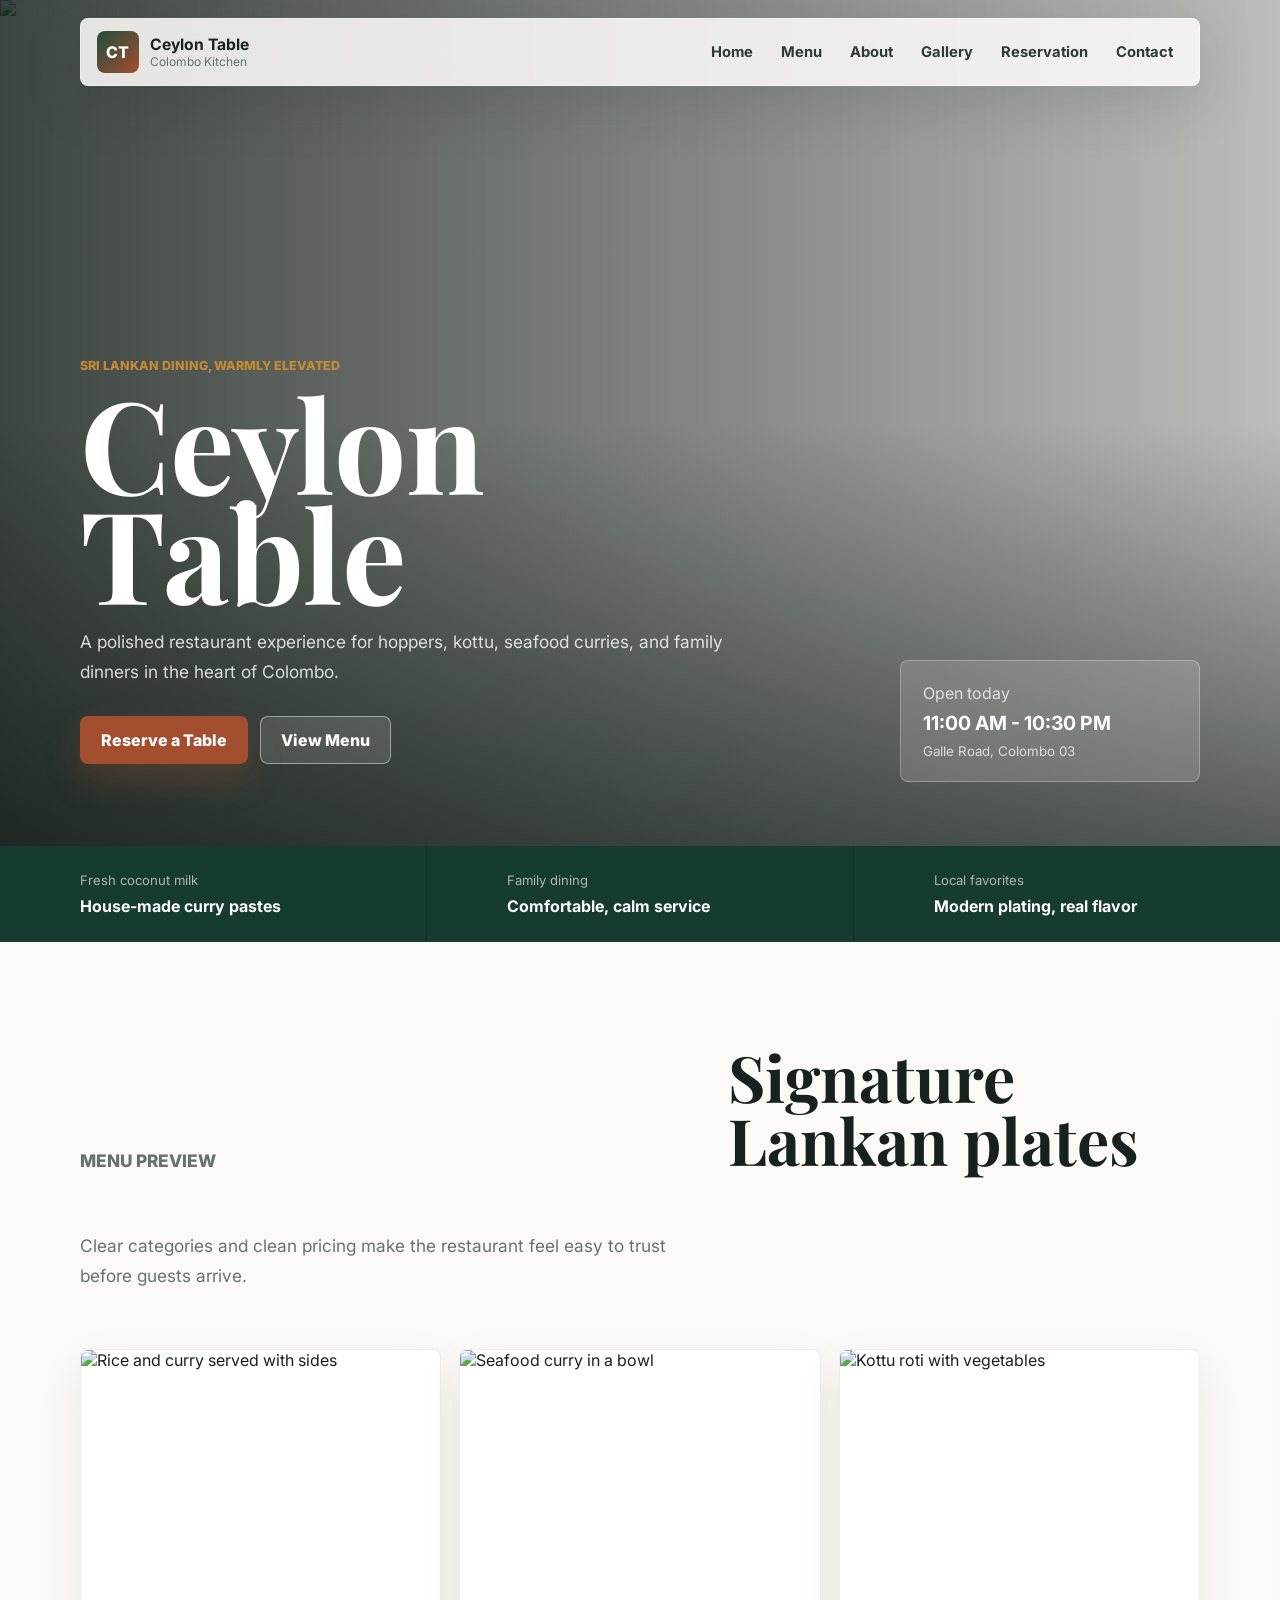
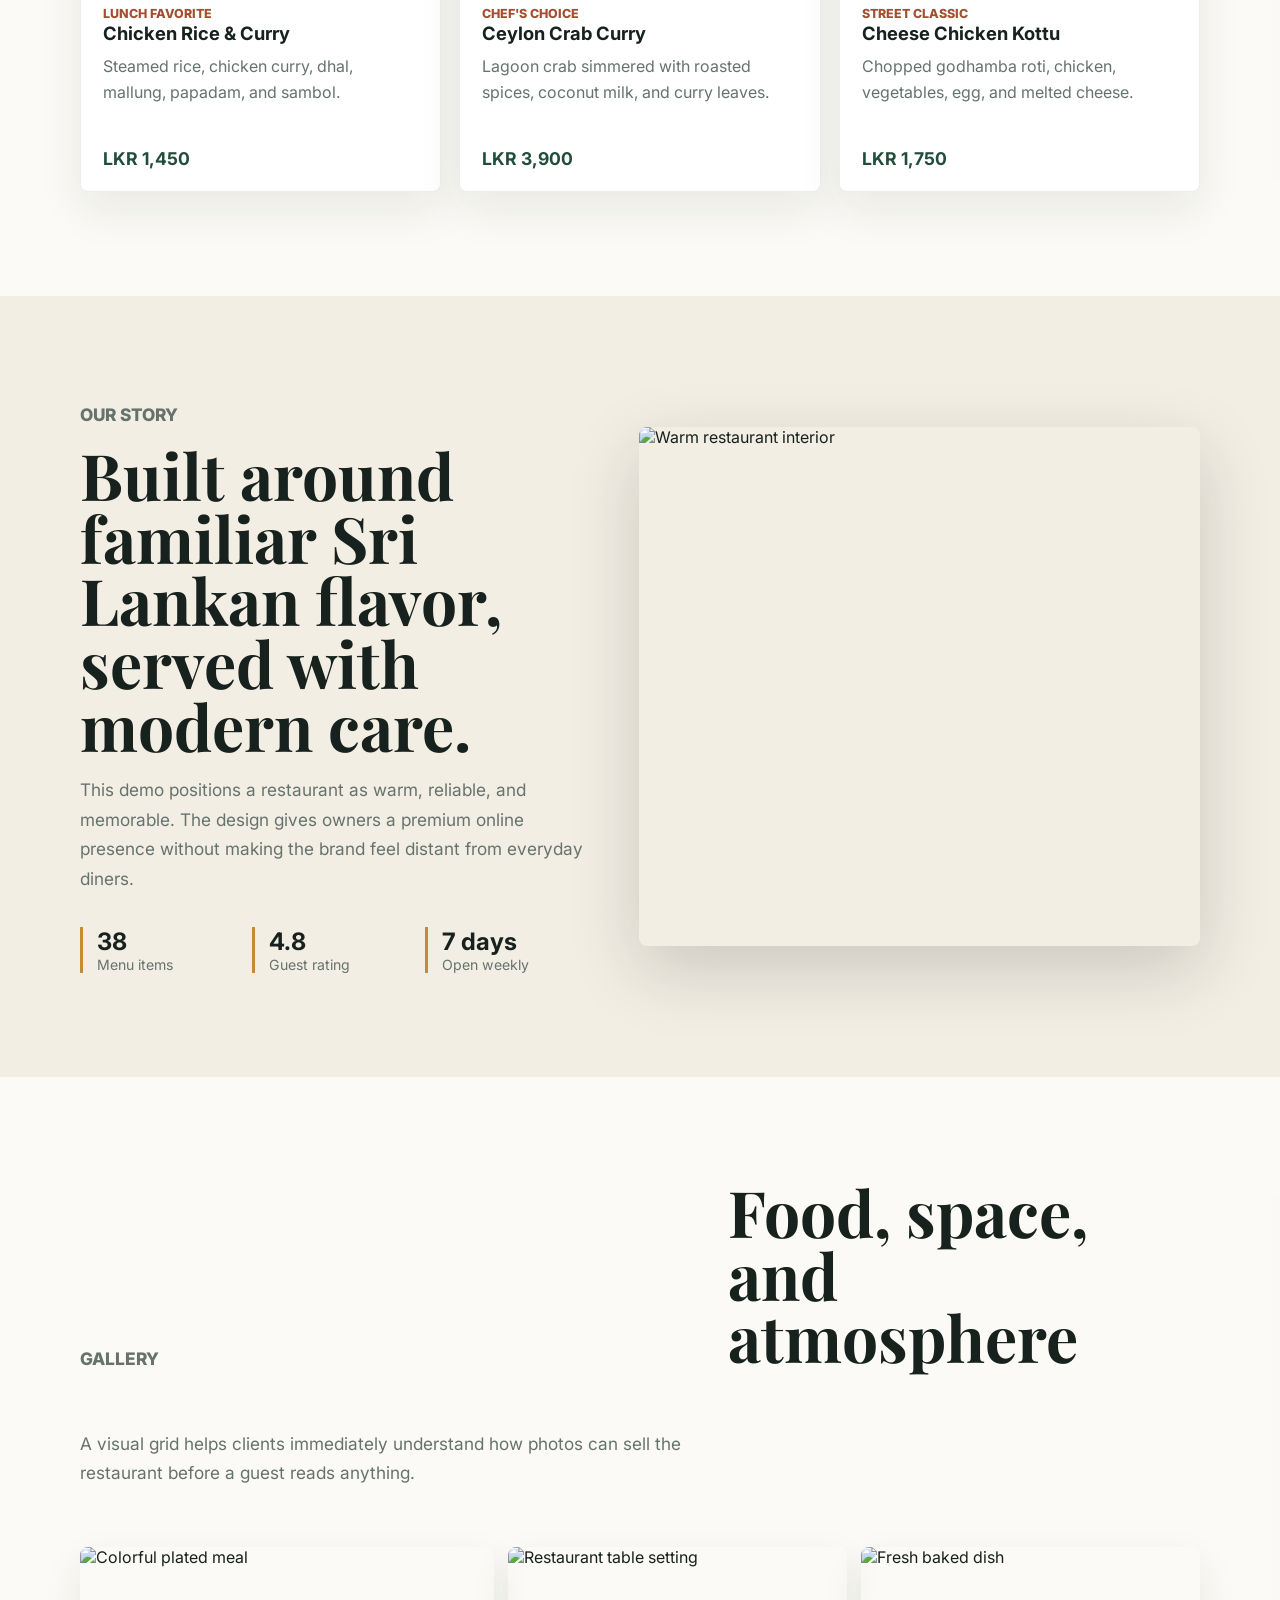
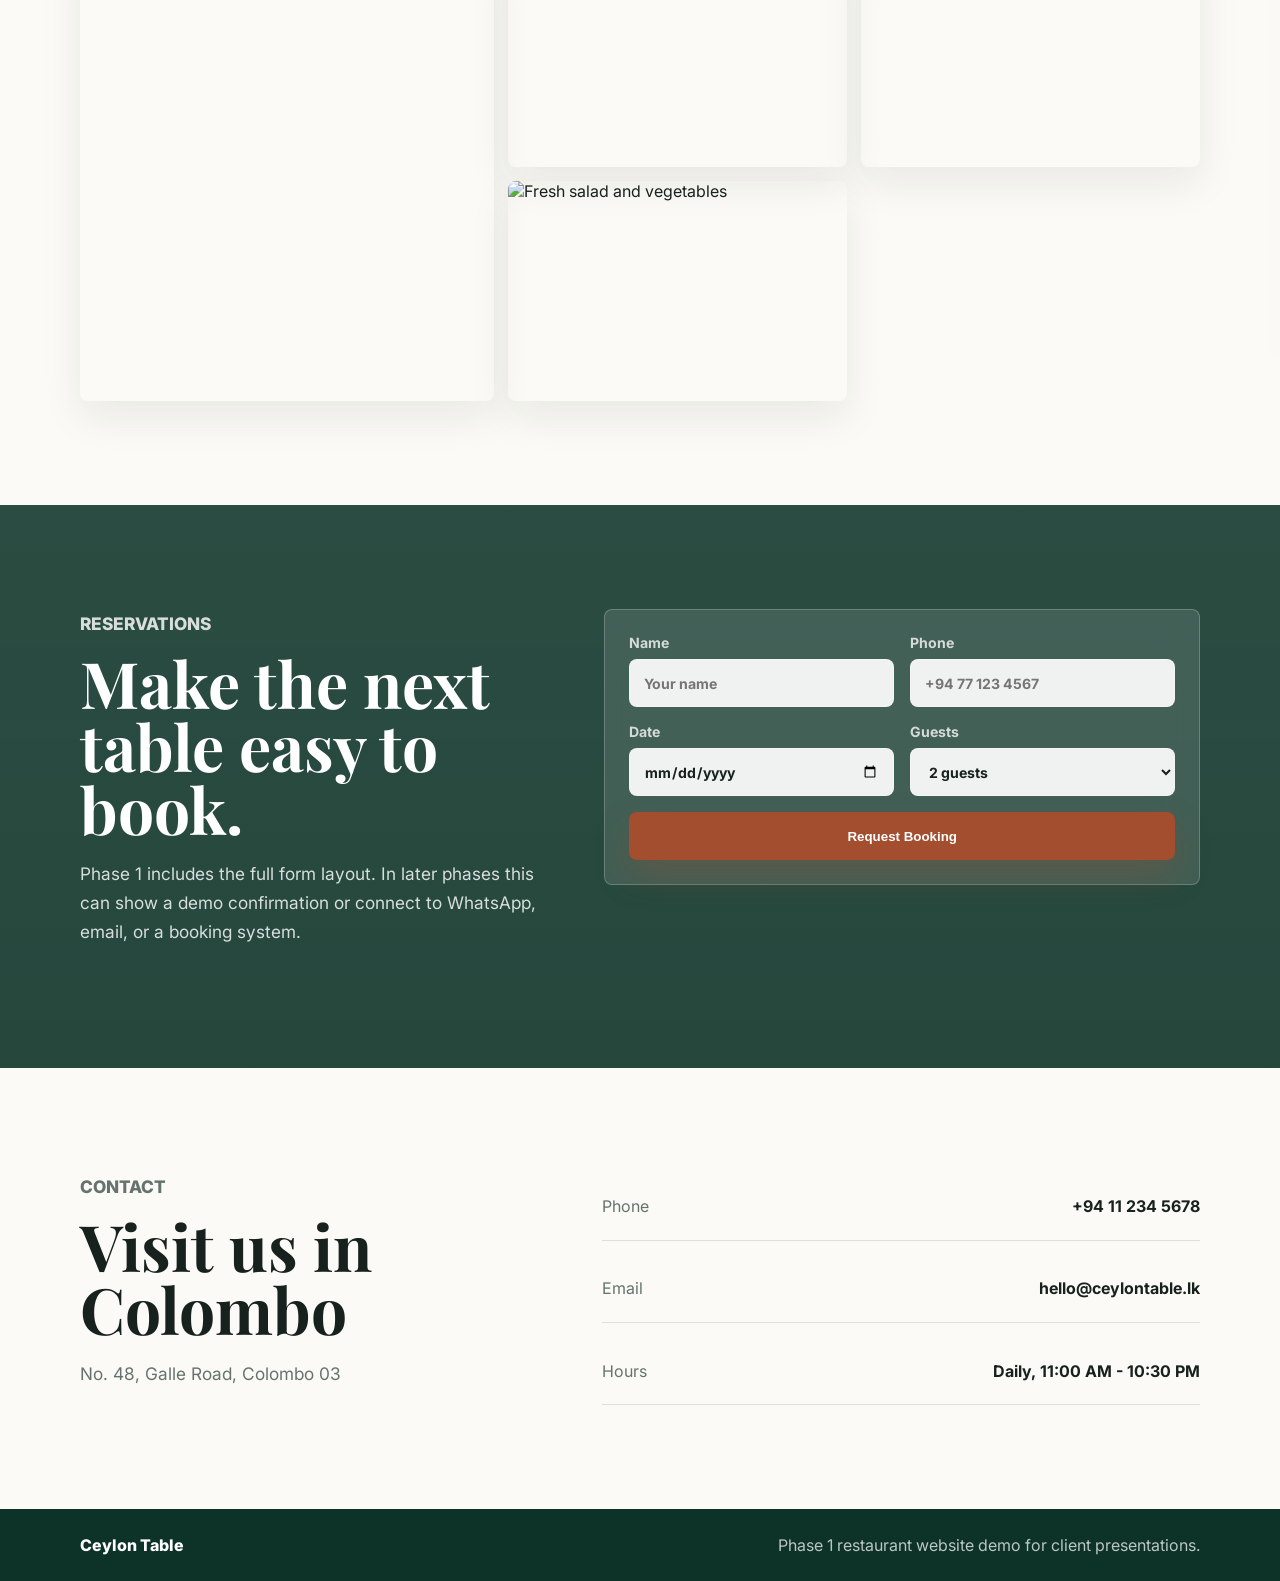
==== index.html @ f7d41f96 "Build phase 1 restaurant demo" ====
<!DOCTYPE html>
<html lang="en">
  <head>
    <meta charset="UTF-8" />
    <meta name="viewport" content="width=device-width, initial-scale=1.0" />
    <title>Ceylon Table | Sri Lankan Restaurant Demo</title>
    <meta
      name="description"
      content="A premium-friendly Sri Lankan restaurant website demo with menu, gallery, reservations, and contact sections."
    />
    <link rel="preconnect" href="https://fonts.googleapis.com" />
    <link rel="preconnect" href="https://fonts.gstatic.com" crossorigin />
    <link
      href="https://fonts.googleapis.com/css2?family=Inter:wght@400;500;600;700;800&family=Playfair+Display:wght@600;700&display=swap"
      rel="stylesheet"
    />
    <link rel="stylesheet" href="styles.css" />
  </head>
  <body>
    <div class="ambient-scene" aria-hidden="true">
      <canvas id="spiceCanvas"></canvas>
    </div>

    <header class="site-header" data-header>
      <a class="brand" href="#home" aria-label="Ceylon Table home">
        <span class="brand-mark">CT</span>
        <span>
          <strong>Ceylon Table</strong>
          <small>Colombo Kitchen</small>
        </span>
      </a>

      <button class="nav-toggle" type="button" aria-label="Open navigation" aria-expanded="false" data-nav-toggle>
        <span></span>
        <span></span>
      </button>

      <nav class="main-nav" data-nav>
        <a href="#home">Home</a>
        <a href="#menu">Menu</a>
        <a href="#about">About</a>
        <a href="#gallery">Gallery</a>
        <a href="#reservation">Reservation</a>
        <a href="#contact">Contact</a>
      </nav>
    </header>

    <main>
      <section class="hero section" id="home">
        <div class="hero-media">
          <img
            src="https://images.unsplash.com/photo-1604908176997-125f25cc6f3d?auto=format&fit=crop&w=1800&q=85"
            alt="Sri Lankan curry with rice and spices"
          />
        </div>
        <div class="hero-overlay"></div>
        <div class="hero-content">
          <p class="eyebrow">Sri Lankan dining, warmly elevated</p>
          <h1>Ceylon Table</h1>
          <p>
            A polished restaurant experience for hoppers, kottu, seafood curries,
            and family dinners in the heart of Colombo.
          </p>
          <div class="hero-actions">
            <a class="button button-primary" href="#reservation">Reserve a Table</a>
            <a class="button button-light" href="#menu">View Menu</a>
          </div>
        </div>
        <aside class="hero-panel" aria-label="Opening details">
          <span>Open today</span>
          <strong>11:00 AM - 10:30 PM</strong>
          <small>Galle Road, Colombo 03</small>
        </aside>
      </section>

      <section class="intro-band">
        <div>
          <span>Fresh coconut milk</span>
          <strong>House-made curry pastes</strong>
        </div>
        <div>
          <span>Family dining</span>
          <strong>Comfortable, calm service</strong>
        </div>
        <div>
          <span>Local favorites</span>
          <strong>Modern plating, real flavor</strong>
        </div>
      </section>

      <section class="section content-section" id="menu">
        <div class="section-heading">
          <p class="eyebrow">Menu preview</p>
          <h2>Signature Lankan plates</h2>
          <p>Clear categories and clean pricing make the restaurant feel easy to trust before guests arrive.</p>
        </div>
        <div class="menu-grid">
          <article class="menu-card">
            <img
              src="https://images.unsplash.com/photo-1596797038530-2c107229654b?auto=format&fit=crop&w=900&q=85"
              alt="Rice and curry served with sides"
            />
            <div>
              <span>Lunch favorite</span>
              <h3>Chicken Rice & Curry</h3>
              <p>Steamed rice, chicken curry, dhal, mallung, papadam, and sambol.</p>
              <strong>LKR 1,450</strong>
            </div>
          </article>
          <article class="menu-card">
            <img
              src="https://images.unsplash.com/photo-1631515242808-497c3fbd3972?auto=format&fit=crop&w=900&q=85"
              alt="Seafood curry in a bowl"
            />
            <div>
              <span>Chef's choice</span>
              <h3>Ceylon Crab Curry</h3>
              <p>Lagoon crab simmered with roasted spices, coconut milk, and curry leaves.</p>
              <strong>LKR 3,900</strong>
            </div>
          </article>
          <article class="menu-card">
            <img
              src="https://images.unsplash.com/photo-1567188040759-fb8a883dc6d8?auto=format&fit=crop&w=900&q=85"
              alt="Kottu roti with vegetables"
            />
            <div>
              <span>Street classic</span>
              <h3>Cheese Chicken Kottu</h3>
              <p>Chopped godhamba roti, chicken, vegetables, egg, and melted cheese.</p>
              <strong>LKR 1,750</strong>
            </div>
          </article>
        </div>
      </section>

      <section class="section split-section" id="about">
        <div class="split-copy">
          <p class="eyebrow">Our story</p>
          <h2>Built around familiar Sri Lankan flavor, served with modern care.</h2>
          <p>
            This demo positions a restaurant as warm, reliable, and memorable. The
            design gives owners a premium online presence without making the brand
            feel distant from everyday diners.
          </p>
          <div class="stats">
            <div><strong>38</strong><span>Menu items</span></div>
            <div><strong>4.8</strong><span>Guest rating</span></div>
            <div><strong>7 days</strong><span>Open weekly</span></div>
          </div>
        </div>
        <div class="split-image">
          <img
            src="https://images.unsplash.com/photo-1552566626-52f8b828add9?auto=format&fit=crop&w=1200&q=85"
            alt="Warm restaurant interior"
          />
        </div>
      </section>

      <section class="section content-section" id="gallery">
        <div class="section-heading">
          <p class="eyebrow">Gallery</p>
          <h2>Food, space, and atmosphere</h2>
          <p>A visual grid helps clients immediately understand how photos can sell the restaurant before a guest reads anything.</p>
        </div>
        <div class="gallery-grid">
          <img src="https://images.unsplash.com/photo-1504674900247-0877df9cc836?auto=format&fit=crop&w=900&q=85" alt="Colorful plated meal" />
          <img src="https://images.unsplash.com/photo-1559339352-11d035aa65de?auto=format&fit=crop&w=900&q=85" alt="Restaurant table setting" />
          <img src="https://images.unsplash.com/photo-1565299624946-b28f40a0ae38?auto=format&fit=crop&w=900&q=85" alt="Fresh baked dish" />
          <img src="https://images.unsplash.com/photo-1540189549336-e6e99c3679fe?auto=format&fit=crop&w=900&q=85" alt="Fresh salad and vegetables" />
        </div>
      </section>

      <section class="section reservation-section" id="reservation">
        <div>
          <p class="eyebrow">Reservations</p>
          <h2>Make the next table easy to book.</h2>
          <p>
            Phase 1 includes the full form layout. In later phases this can show a
            demo confirmation or connect to WhatsApp, email, or a booking system.
          </p>
        </div>
        <form class="reservation-form">
          <label>
            Name
            <input type="text" placeholder="Your name" />
          </label>
          <label>
            Phone
            <input type="tel" placeholder="+94 77 123 4567" />
          </label>
          <label>
            Date
            <input type="date" />
          </label>
          <label>
            Guests
            <select>
              <option>2 guests</option>
              <option>4 guests</option>
              <option>6 guests</option>
              <option>8+ guests</option>
            </select>
          </label>
          <button class="button button-primary" type="button">Request Booking</button>
        </form>
      </section>

      <section class="section contact-section" id="contact">
        <div>
          <p class="eyebrow">Contact</p>
          <h2>Visit us in Colombo</h2>
          <p>No. 48, Galle Road, Colombo 03</p>
        </div>
        <div class="contact-grid">
          <div>
            <span>Phone</span>
            <strong>+94 11 234 5678</strong>
          </div>
          <div>
            <span>Email</span>
            <strong>hello@ceylontable.lk</strong>
          </div>
          <div>
            <span>Hours</span>
            <strong>Daily, 11:00 AM - 10:30 PM</strong>
          </div>
        </div>
      </section>
    </main>

    <footer class="site-footer">
      <span>Ceylon Table</span>
      <p>Phase 1 restaurant website demo for client presentations.</p>
    </footer>

    <script src="https://cdnjs.cloudflare.com/ajax/libs/three.js/0.149.0/three.min.js"></script>
    <script src="script.js"></script>
  </body>
</html>
---- styles.css ----
:root {
  --ink: #17211d;
  --muted: #66736d;
  --paper: #fbfaf6;
  --cream: #f3eee4;
  --leaf: #214d3b;
  --leaf-2: #0d3328;
  --gold: #c58b35;
  --clay: #a34e2f;
  --white: #ffffff;
  --shadow: 0 24px 70px rgba(19, 28, 24, 0.18);
}

* {
  box-sizing: border-box;
}

html {
  scroll-behavior: smooth;
}

body {
  margin: 0;
  color: var(--ink);
  background: var(--paper);
  font-family: "Inter", system-ui, sans-serif;
}

img {
  display: block;
  width: 100%;
}

a {
  color: inherit;
  text-decoration: none;
}

.ambient-scene {
  position: fixed;
  inset: 0;
  z-index: -1;
  opacity: 0.55;
  pointer-events: none;
}

#spiceCanvas {
  width: 100%;
  height: 100%;
}

.site-header {
  position: fixed;
  top: 18px;
  left: 50%;
  z-index: 20;
  display: flex;
  width: min(1120px, calc(100% - 32px));
  align-items: center;
  justify-content: space-between;
  gap: 22px;
  padding: 12px 14px 12px 16px;
  border: 1px solid rgba(255, 255, 255, 0.34);
  border-radius: 8px;
  background: rgba(251, 250, 246, 0.88);
  box-shadow: 0 16px 60px rgba(22, 31, 27, 0.16);
  backdrop-filter: blur(18px);
  transform: translateX(-50%);
}

.brand {
  display: flex;
  align-items: center;
  gap: 11px;
  min-width: max-content;
}

.brand-mark {
  display: grid;
  width: 42px;
  height: 42px;
  place-items: center;
  border-radius: 8px;
  color: var(--white);
  background: linear-gradient(135deg, var(--leaf), var(--clay));
  font-weight: 800;
}

.brand strong,
.brand small {
  display: block;
}

.brand strong {
  font-size: 0.98rem;
}

.brand small {
  color: var(--muted);
  font-size: 0.75rem;
}

.main-nav {
  display: flex;
  align-items: center;
  gap: 4px;
}

.main-nav a {
  border-radius: 8px;
  padding: 10px 12px;
  color: #2d3a35;
  font-size: 0.92rem;
  font-weight: 700;
}

.main-nav a:hover {
  background: rgba(33, 77, 59, 0.1);
}

.nav-toggle {
  display: none;
  width: 42px;
  height: 42px;
  border: 0;
  border-radius: 8px;
  background: var(--leaf);
}

.nav-toggle span {
  display: block;
  width: 18px;
  height: 2px;
  margin: 5px auto;
  background: var(--white);
}

.section {
  padding: 104px max(24px, calc((100vw - 1120px) / 2));
}

.hero {
  position: relative;
  display: grid;
  min-height: 94vh;
  align-items: end;
  overflow: hidden;
  color: var(--white);
  padding-bottom: 82px;
}

.hero-media,
.hero-overlay {
  position: absolute;
  inset: 0;
}

.hero-media img {
  height: 100%;
  object-fit: cover;
}

.hero-overlay {
  background:
    linear-gradient(90deg, rgba(8, 18, 14, 0.78), rgba(8, 18, 14, 0.26)),
    linear-gradient(0deg, rgba(8, 18, 14, 0.58), transparent 50%);
}

.hero-content {
  position: relative;
  z-index: 1;
  width: min(720px, 100%);
}

.eyebrow {
  margin: 0 0 14px;
  color: var(--gold);
  font-size: 0.78rem;
  font-weight: 800;
  letter-spacing: 0;
  text-transform: uppercase;
}

h1,
h2,
h3,
p {
  margin-top: 0;
}

h1,
h2 {
  font-family: "Playfair Display", Georgia, serif;
}

h1 {
  max-width: 10ch;
  margin-bottom: 20px;
  font-size: clamp(4rem, 10vw, 8.8rem);
  line-height: 0.86;
}

h2 {
  margin-bottom: 18px;
  font-size: clamp(2.1rem, 5vw, 4.2rem);
  line-height: 0.98;
}

h3 {
  margin-bottom: 10px;
  font-size: 1.15rem;
}

.hero-content p:not(.eyebrow),
.section-heading p,
.split-copy p,
.reservation-section p,
.contact-section p {
  max-width: 650px;
  color: rgba(255, 255, 255, 0.82);
  font-size: 1.08rem;
  line-height: 1.7;
}

.hero-actions {
  display: flex;
  flex-wrap: wrap;
  gap: 12px;
  margin-top: 30px;
}

.button {
  display: inline-flex;
  min-height: 48px;
  align-items: center;
  justify-content: center;
  border: 1px solid transparent;
  border-radius: 8px;
  padding: 0 20px;
  font-weight: 800;
}

.button-primary {
  color: var(--white);
  background: var(--clay);
  box-shadow: 0 16px 34px rgba(163, 78, 47, 0.28);
}

.button-light {
  border-color: rgba(255, 255, 255, 0.45);
  color: var(--white);
  background: rgba(255, 255, 255, 0.12);
}

.hero-panel {
  position: absolute;
  right: max(24px, calc((100vw - 1120px) / 2));
  bottom: 64px;
  z-index: 2;
  width: min(300px, calc(100% - 48px));
  padding: 22px;
  border: 1px solid rgba(255, 255, 255, 0.28);
  border-radius: 8px;
  background: rgba(251, 250, 246, 0.15);
  backdrop-filter: blur(18px);
}

.hero-panel span,
.hero-panel small {
  display: block;
  color: rgba(255, 255, 255, 0.76);
}

.hero-panel strong {
  display: block;
  margin: 8px 0;
  font-size: 1.22rem;
}

.intro-band {
  display: grid;
  grid-template-columns: repeat(3, 1fr);
  gap: 1px;
  background: var(--leaf-2);
  color: var(--white);
}

.intro-band div {
  padding: 26px max(24px, calc((100vw - 1120px) / 2));
  background: rgba(255, 255, 255, 0.04);
}

.intro-band span {
  display: block;
  margin-bottom: 8px;
  color: rgba(255, 255, 255, 0.64);
  font-size: 0.82rem;
}

.content-section {
  background: rgba(251, 250, 246, 0.86);
}

.section-heading {
  display: grid;
  grid-template-columns: minmax(0, 0.9fr) minmax(280px, 0.7fr);
  gap: 42px;
  align-items: end;
  margin-bottom: 42px;
}

.section-heading p {
  color: var(--muted);
}

.menu-grid {
  display: grid;
  grid-template-columns: repeat(3, 1fr);
  gap: 18px;
}

.menu-card {
  overflow: hidden;
  border: 1px solid rgba(23, 33, 29, 0.08);
  border-radius: 8px;
  background: var(--white);
  box-shadow: 0 18px 45px rgba(23, 33, 29, 0.08);
}

.menu-card img {
  height: 230px;
  object-fit: cover;
}

.menu-card div {
  padding: 22px;
}

.menu-card span {
  color: var(--clay);
  font-size: 0.78rem;
  font-weight: 800;
  text-transform: uppercase;
}

.menu-card p {
  min-height: 78px;
  color: var(--muted);
  line-height: 1.6;
}

.menu-card strong {
  color: var(--leaf);
  font-size: 1.1rem;
}

.split-section {
  display: grid;
  grid-template-columns: 0.9fr 1fr;
  gap: 54px;
  align-items: center;
  background: var(--cream);
}

.split-copy p {
  color: var(--muted);
}

.stats {
  display: grid;
  grid-template-columns: repeat(3, 1fr);
  gap: 12px;
  margin-top: 34px;
}

.stats div {
  border-left: 3px solid var(--gold);
  padding-left: 14px;
}

.stats strong,
.stats span {
  display: block;
}

.stats strong {
  font-size: 1.5rem;
}

.stats span {
  color: var(--muted);
  font-size: 0.88rem;
}

.split-image {
  overflow: hidden;
  border-radius: 8px;
  box-shadow: var(--shadow);
}

.split-image img {
  aspect-ratio: 1.08;
  object-fit: cover;
}

.gallery-grid {
  display: grid;
  grid-template-columns: 1.1fr 0.9fr 0.9fr;
  grid-auto-rows: 220px;
  gap: 14px;
}

.gallery-grid img {
  height: 100%;
  border-radius: 8px;
  object-fit: cover;
  box-shadow: 0 16px 40px rgba(23, 33, 29, 0.08);
}

.gallery-grid img:first-child {
  grid-row: span 2;
}

.reservation-section {
  display: grid;
  grid-template-columns: 0.8fr 1fr;
  gap: 48px;
  align-items: start;
  color: var(--white);
  background:
    linear-gradient(rgba(13, 51, 40, 0.88), rgba(13, 51, 40, 0.9)),
    url("https://images.unsplash.com/photo-1555396273-367ea4eb4db5?auto=format&fit=crop&w=1600&q=85") center/cover;
}

.reservation-form {
  display: grid;
  grid-template-columns: repeat(2, 1fr);
  gap: 16px;
  padding: 24px;
  border: 1px solid rgba(255, 255, 255, 0.22);
  border-radius: 8px;
  background: rgba(255, 255, 255, 0.12);
  backdrop-filter: blur(16px);
}

label {
  display: grid;
  gap: 8px;
  color: rgba(255, 255, 255, 0.78);
  font-size: 0.88rem;
  font-weight: 700;
}

input,
select {
  width: 100%;
  min-height: 48px;
  border: 1px solid rgba(255, 255, 255, 0.3);
  border-radius: 8px;
  padding: 0 14px;
  color: var(--ink);
  background: rgba(255, 255, 255, 0.92);
  font: inherit;
}

.reservation-form .button {
  grid-column: 1 / -1;
}

.contact-section {
  display: grid;
  grid-template-columns: 0.8fr 1fr;
  gap: 44px;
  background: var(--paper);
}

.contact-section p {
  color: var(--muted);
}

.contact-grid {
  display: grid;
  gap: 14px;
}

.contact-grid div {
  display: flex;
  align-items: center;
  justify-content: space-between;
  gap: 18px;
  border-bottom: 1px solid rgba(23, 33, 29, 0.12);
  padding: 18px 0;
}

.contact-grid span {
  color: var(--muted);
}

.contact-grid strong {
  text-align: right;
}

.site-footer {
  display: flex;
  align-items: center;
  justify-content: space-between;
  gap: 18px;
  padding: 26px max(24px, calc((100vw - 1120px) / 2));
  color: rgba(255, 255, 255, 0.72);
  background: var(--leaf-2);
}

.site-footer span {
  color: var(--white);
  font-weight: 800;
}

.site-footer p {
  margin: 0;
}

@media (max-width: 860px) {
  .site-header {
    top: 10px;
    width: calc(100% - 20px);
  }

  .nav-toggle {
    display: block;
  }

  .main-nav {
    position: absolute;
    top: calc(100% + 10px);
    right: 0;
    display: none;
    width: min(280px, calc(100vw - 28px));
    flex-direction: column;
    align-items: stretch;
    padding: 10px;
    border-radius: 8px;
    background: rgba(251, 250, 246, 0.96);
    box-shadow: var(--shadow);
  }

  .main-nav.is-open {
    display: flex;
  }

  .hero {
    min-height: 88vh;
    padding-top: 120px;
    padding-bottom: 36px;
  }

  .hero-panel {
    position: relative;
    right: auto;
    bottom: auto;
    margin-top: 34px;
  }

  .intro-band,
  .section-heading,
  .menu-grid,
  .split-section,
  .reservation-section,
  .contact-section {
    grid-template-columns: 1fr;
  }

  .intro-band div {
    padding: 22px 24px;
  }

  .gallery-grid {
    grid-template-columns: 1fr 1fr;
    grid-auto-rows: 180px;
  }

  .gallery-grid img:first-child {
    grid-row: span 1;
  }

  .reservation-form {
    grid-template-columns: 1fr;
  }
}

@media (max-width: 560px) {
  .section {
    padding: 78px 18px;
  }

  .hero {
    padding-right: 18px;
    padding-left: 18px;
  }

  h1 {
    font-size: 4.3rem;
  }

  .gallery-grid,
  .stats {
    grid-template-columns: 1fr;
  }

  .contact-grid div,
  .site-footer {
    align-items: flex-start;
    flex-direction: column;
  }

  .contact-grid strong {
    text-align: left;
  }
}
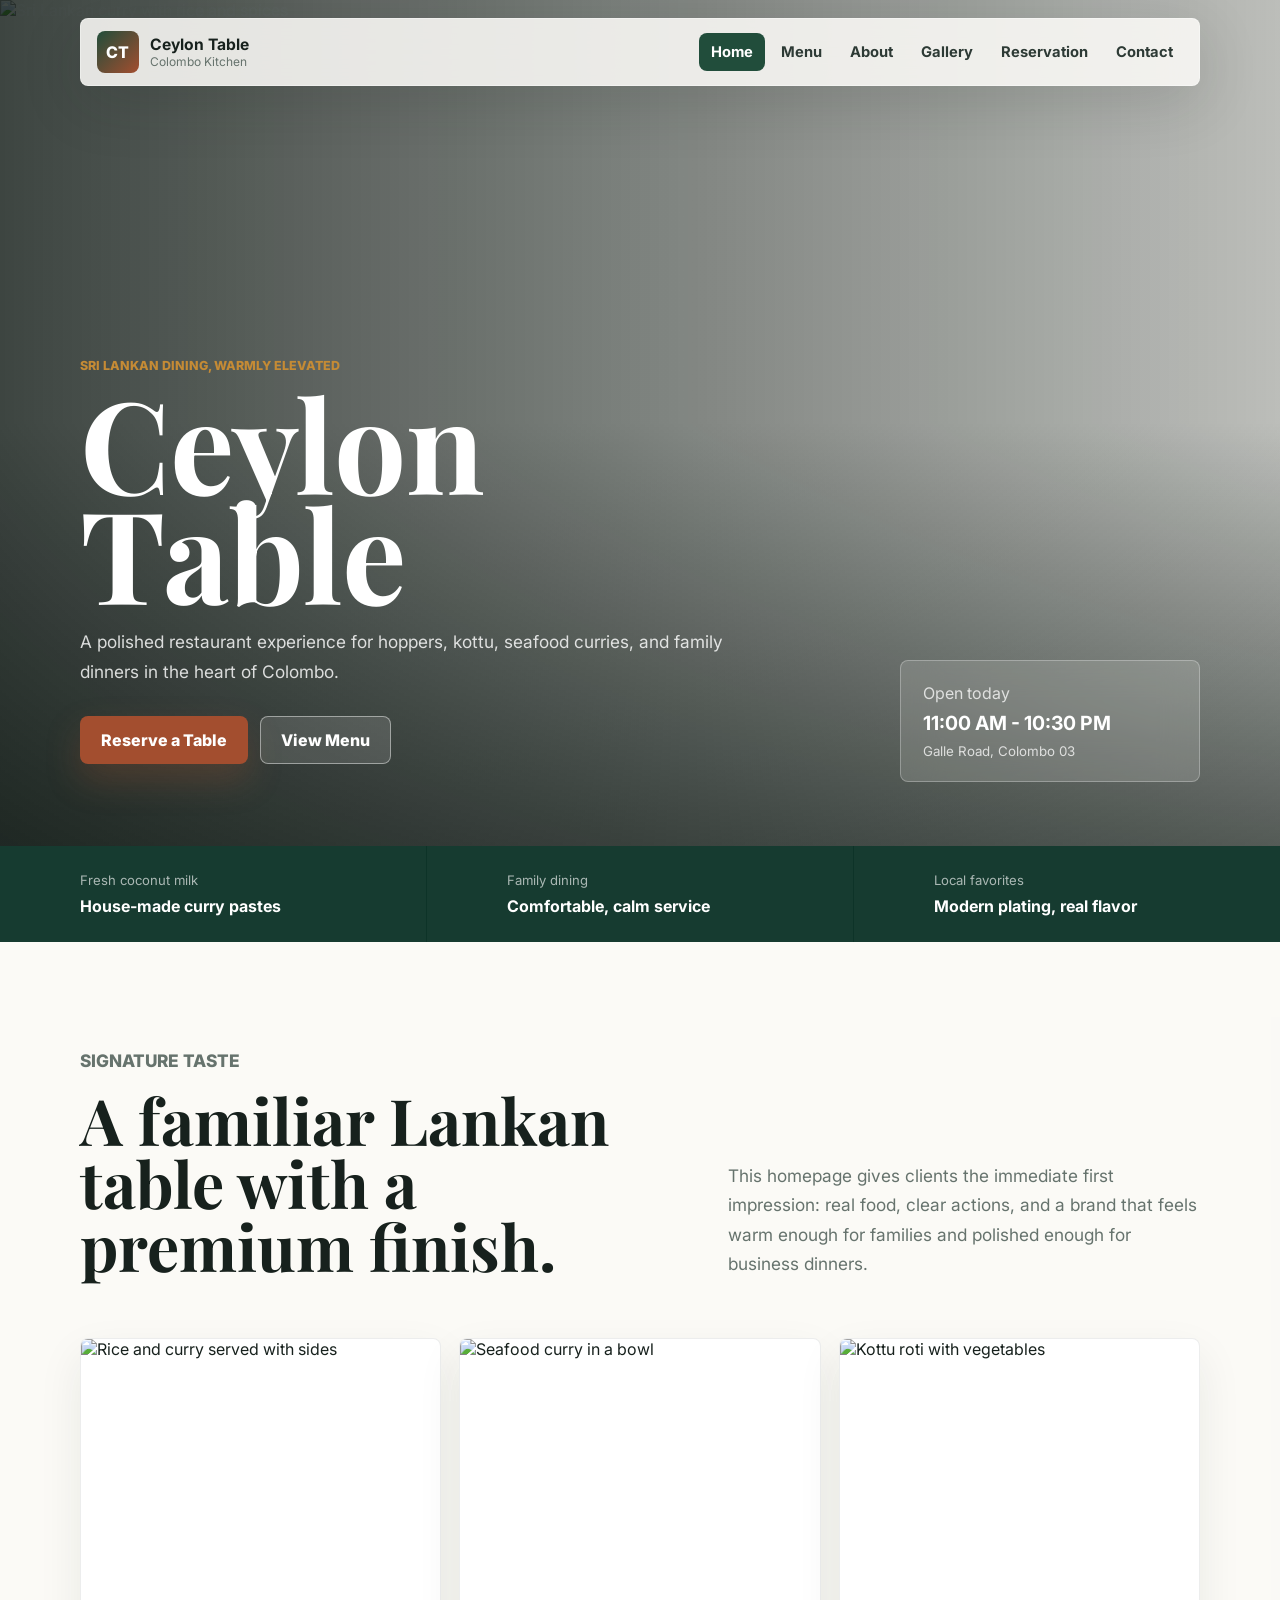
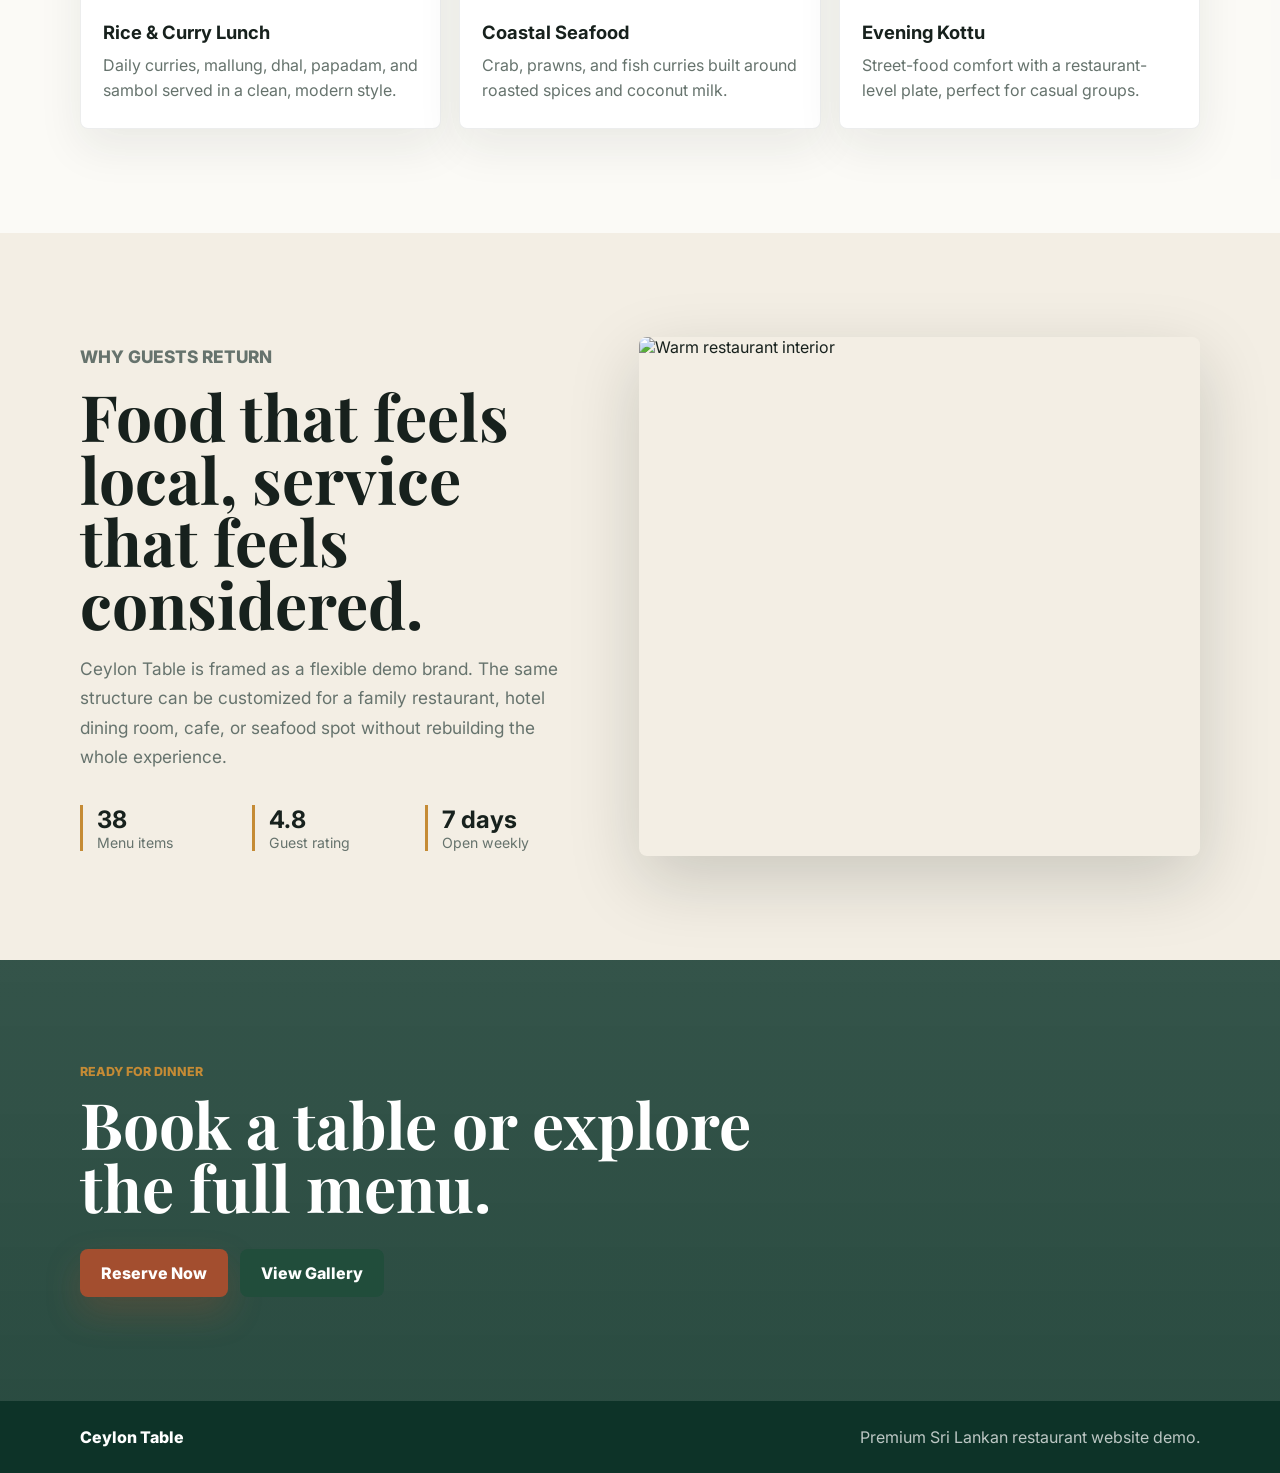
==== commit 2013ee5d: "Build phase 2 multi-page restaurant site" ====
--- a/index.html
+++ b/index.html
@@ -3,11 +3,8 @@
   <head>
     <meta charset="UTF-8" />
     <meta name="viewport" content="width=device-width, initial-scale=1.0" />
-    <title>Ceylon Table | Sri Lankan Restaurant Demo</title>
-    <meta
-      name="description"
-      content="A premium-friendly Sri Lankan restaurant website demo with menu, gallery, reservations, and contact sections."
-    />
+    <title>Ceylon Table | Sri Lankan Restaurant</title>
+    <meta name="description" content="A premium-friendly Sri Lankan restaurant website demo for client presentations." />
     <link rel="preconnect" href="https://fonts.googleapis.com" />
     <link rel="preconnect" href="https://fonts.gstatic.com" crossorigin />
     <link
@@ -22,31 +19,29 @@
     </div>
 
     <header class="site-header" data-header>
-      <a class="brand" href="#home" aria-label="Ceylon Table home">
+      <a class="brand" href="index.html" aria-label="Ceylon Table home">
         <span class="brand-mark">CT</span>
         <span>
           <strong>Ceylon Table</strong>
           <small>Colombo Kitchen</small>
         </span>
       </a>
-
       <button class="nav-toggle" type="button" aria-label="Open navigation" aria-expanded="false" data-nav-toggle>
         <span></span>
         <span></span>
       </button>
-
       <nav class="main-nav" data-nav>
-        <a href="#home">Home</a>
-        <a href="#menu">Menu</a>
-        <a href="#about">About</a>
-        <a href="#gallery">Gallery</a>
-        <a href="#reservation">Reservation</a>
-        <a href="#contact">Contact</a>
+        <a href="index.html">Home</a>
+        <a href="menu.html">Menu</a>
+        <a href="about.html">About</a>
+        <a href="gallery.html">Gallery</a>
+        <a href="reservation.html">Reservation</a>
+        <a href="contact.html">Contact</a>
       </nav>
     </header>
 
     <main>
-      <section class="hero section" id="home">
+      <section class="hero section">
         <div class="hero-media">
           <img
             src="https://images.unsplash.com/photo-1604908176997-125f25cc6f3d?auto=format&fit=crop&w=1800&q=85"
@@ -62,8 +57,8 @@
             and family dinners in the heart of Colombo.
           </p>
           <div class="hero-actions">
-            <a class="button button-primary" href="#reservation">Reserve a Table</a>
-            <a class="button button-light" href="#menu">View Menu</a>
+            <a class="button button-primary" href="reservation.html">Reserve a Table</a>
+            <a class="button button-light" href="menu.html">View Menu</a>
           </div>
         </div>
         <aside class="hero-panel" aria-label="Opening details">
@@ -88,60 +83,45 @@
         </div>
       </section>
 
-      <section class="section content-section" id="menu">
+      <section class="section content-section">
         <div class="section-heading">
-          <p class="eyebrow">Menu preview</p>
-          <h2>Signature Lankan plates</h2>
-          <p>Clear categories and clean pricing make the restaurant feel easy to trust before guests arrive.</p>
+          <div>
+            <p class="eyebrow">Signature taste</p>
+            <h2>A familiar Lankan table with a premium finish.</h2>
+          </div>
+          <p>
+            This homepage gives clients the immediate first impression: real food,
+            clear actions, and a brand that feels warm enough for families and
+            polished enough for business dinners.
+          </p>
         </div>
-        <div class="menu-grid">
-          <article class="menu-card">
-            <img
-              src="https://images.unsplash.com/photo-1596797038530-2c107229654b?auto=format&fit=crop&w=900&q=85"
-              alt="Rice and curry served with sides"
-            />
-            <div>
-              <span>Lunch favorite</span>
-              <h3>Chicken Rice & Curry</h3>
-              <p>Steamed rice, chicken curry, dhal, mallung, papadam, and sambol.</p>
-              <strong>LKR 1,450</strong>
-            </div>
+        <div class="feature-grid">
+          <article class="feature-card">
+            <img src="https://images.unsplash.com/photo-1596797038530-2c107229654b?auto=format&fit=crop&w=900&q=85" alt="Rice and curry served with sides" />
+            <h3>Rice & Curry Lunch</h3>
+            <p>Daily curries, mallung, dhal, papadam, and sambol served in a clean, modern style.</p>
           </article>
-          <article class="menu-card">
-            <img
-              src="https://images.unsplash.com/photo-1631515242808-497c3fbd3972?auto=format&fit=crop&w=900&q=85"
-              alt="Seafood curry in a bowl"
-            />
-            <div>
-              <span>Chef's choice</span>
-              <h3>Ceylon Crab Curry</h3>
-              <p>Lagoon crab simmered with roasted spices, coconut milk, and curry leaves.</p>
-              <strong>LKR 3,900</strong>
-            </div>
+          <article class="feature-card">
+            <img src="https://images.unsplash.com/photo-1631515242808-497c3fbd3972?auto=format&fit=crop&w=900&q=85" alt="Seafood curry in a bowl" />
+            <h3>Coastal Seafood</h3>
+            <p>Crab, prawns, and fish curries built around roasted spices and coconut milk.</p>
           </article>
-          <article class="menu-card">
-            <img
-              src="https://images.unsplash.com/photo-1567188040759-fb8a883dc6d8?auto=format&fit=crop&w=900&q=85"
-              alt="Kottu roti with vegetables"
-            />
-            <div>
-              <span>Street classic</span>
-              <h3>Cheese Chicken Kottu</h3>
-              <p>Chopped godhamba roti, chicken, vegetables, egg, and melted cheese.</p>
-              <strong>LKR 1,750</strong>
-            </div>
+          <article class="feature-card">
+            <img src="https://images.unsplash.com/photo-1567188040759-fb8a883dc6d8?auto=format&fit=crop&w=900&q=85" alt="Kottu roti with vegetables" />
+            <h3>Evening Kottu</h3>
+            <p>Street-food comfort with a restaurant-level plate, perfect for casual groups.</p>
           </article>
         </div>
       </section>
 
-      <section class="section split-section" id="about">
+      <section class="section split-section">
         <div class="split-copy">
-          <p class="eyebrow">Our story</p>
-          <h2>Built around familiar Sri Lankan flavor, served with modern care.</h2>
+          <p class="eyebrow">Why guests return</p>
+          <h2>Food that feels local, service that feels considered.</h2>
           <p>
-            This demo positions a restaurant as warm, reliable, and memorable. The
-            design gives owners a premium online presence without making the brand
-            feel distant from everyday diners.
+            Ceylon Table is framed as a flexible demo brand. The same structure can
+            be customized for a family restaurant, hotel dining room, cafe, or
+            seafood spot without rebuilding the whole experience.
           </p>
           <div class="stats">
             <div><strong>38</strong><span>Menu items</span></div>
@@ -150,88 +130,23 @@
           </div>
         </div>
         <div class="split-image">
-          <img
-            src="https://images.unsplash.com/photo-1552566626-52f8b828add9?auto=format&fit=crop&w=1200&q=85"
-            alt="Warm restaurant interior"
-          />
+          <img src="https://images.unsplash.com/photo-1552566626-52f8b828add9?auto=format&fit=crop&w=1200&q=85" alt="Warm restaurant interior" />
         </div>
       </section>
 
-      <section class="section content-section" id="gallery">
-        <div class="section-heading">
-          <p class="eyebrow">Gallery</p>
-          <h2>Food, space, and atmosphere</h2>
-          <p>A visual grid helps clients immediately understand how photos can sell the restaurant before a guest reads anything.</p>
-        </div>
-        <div class="gallery-grid">
-          <img src="https://images.unsplash.com/photo-1504674900247-0877df9cc836?auto=format&fit=crop&w=900&q=85" alt="Colorful plated meal" />
-          <img src="https://images.unsplash.com/photo-1559339352-11d035aa65de?auto=format&fit=crop&w=900&q=85" alt="Restaurant table setting" />
-          <img src="https://images.unsplash.com/photo-1565299624946-b28f40a0ae38?auto=format&fit=crop&w=900&q=85" alt="Fresh baked dish" />
-          <img src="https://images.unsplash.com/photo-1540189549336-e6e99c3679fe?auto=format&fit=crop&w=900&q=85" alt="Fresh salad and vegetables" />
-        </div>
-      </section>
-
-      <section class="section reservation-section" id="reservation">
-        <div>
-          <p class="eyebrow">Reservations</p>
-          <h2>Make the next table easy to book.</h2>
-          <p>
-            Phase 1 includes the full form layout. In later phases this can show a
-            demo confirmation or connect to WhatsApp, email, or a booking system.
-          </p>
-        </div>
-        <form class="reservation-form">
-          <label>
-            Name
-            <input type="text" placeholder="Your name" />
-          </label>
-          <label>
-            Phone
-            <input type="tel" placeholder="+94 77 123 4567" />
-          </label>
-          <label>
-            Date
-            <input type="date" />
-          </label>
-          <label>
-            Guests
-            <select>
-              <option>2 guests</option>
-              <option>4 guests</option>
-              <option>6 guests</option>
-              <option>8+ guests</option>
-            </select>
-          </label>
-          <button class="button button-primary" type="button">Request Booking</button>
-        </form>
-      </section>
-
-      <section class="section contact-section" id="contact">
-        <div>
-          <p class="eyebrow">Contact</p>
-          <h2>Visit us in Colombo</h2>
-          <p>No. 48, Galle Road, Colombo 03</p>
-        </div>
-        <div class="contact-grid">
-          <div>
-            <span>Phone</span>
-            <strong>+94 11 234 5678</strong>
-          </div>
-          <div>
-            <span>Email</span>
-            <strong>hello@ceylontable.lk</strong>
-          </div>
-          <div>
-            <span>Hours</span>
-            <strong>Daily, 11:00 AM - 10:30 PM</strong>
-          </div>
+      <section class="section cta-section">
+        <p class="eyebrow">Ready for dinner</p>
+        <h2>Book a table or explore the full menu.</h2>
+        <div class="hero-actions">
+          <a class="button button-primary" href="reservation.html">Reserve Now</a>
+          <a class="button button-dark" href="gallery.html">View Gallery</a>
         </div>
       </section>
     </main>
 
     <footer class="site-footer">
       <span>Ceylon Table</span>
-      <p>Phase 1 restaurant website demo for client presentations.</p>
+      <p>Premium Sri Lankan restaurant website demo.</p>
     </footer>
 
     <script src="https://cdnjs.cloudflare.com/ajax/libs/three.js/0.149.0/three.min.js"></script>
--- a/styles.css
+++ b/styles.css
@@ -118,6 +118,11 @@
   background: rgba(33, 77, 59, 0.1);
 }
 
+.main-nav a.is-active {
+  color: var(--white);
+  background: var(--leaf);
+}
+
 .nav-toggle {
   display: none;
   width: 42px;
@@ -252,6 +257,11 @@
   background: rgba(255, 255, 255, 0.12);
 }
 
+.button-dark {
+  color: var(--white);
+  background: var(--leaf);
+}
+
 .hero-panel {
   position: absolute;
   right: max(24px, calc((100vw - 1120px) / 2));
@@ -301,6 +311,32 @@
   background: rgba(251, 250, 246, 0.86);
 }
 
+.page-hero {
+  display: grid;
+  grid-template-columns: minmax(0, 0.95fr) minmax(320px, 0.75fr);
+  gap: 46px;
+  align-items: end;
+  min-height: 70vh;
+  padding-top: 150px;
+  background:
+    linear-gradient(135deg, rgba(251, 250, 246, 0.94), rgba(243, 238, 228, 0.86)),
+    radial-gradient(circle at top right, rgba(197, 139, 53, 0.18), transparent 38%);
+}
+
+.page-hero h1 {
+  max-width: 11ch;
+  color: var(--leaf-2);
+  font-size: clamp(3.2rem, 7vw, 6.4rem);
+  line-height: 0.92;
+}
+
+.page-hero img {
+  aspect-ratio: 0.9;
+  border-radius: 8px;
+  box-shadow: var(--shadow);
+  object-fit: cover;
+}
+
 .section-heading {
   display: grid;
   grid-template-columns: minmax(0, 0.9fr) minmax(280px, 0.7fr);
@@ -317,6 +353,41 @@
   display: grid;
   grid-template-columns: repeat(3, 1fr);
   gap: 18px;
+}
+
+.feature-grid {
+  display: grid;
+  grid-template-columns: repeat(3, 1fr);
+  gap: 18px;
+}
+
+.feature-card {
+  overflow: hidden;
+  border: 1px solid rgba(23, 33, 29, 0.08);
+  border-radius: 8px;
+  background: var(--white);
+  box-shadow: 0 18px 45px rgba(23, 33, 29, 0.08);
+}
+
+.feature-card img {
+  height: 260px;
+  object-fit: cover;
+}
+
+.feature-card h3,
+.feature-card p {
+  margin-right: 22px;
+  margin-left: 22px;
+}
+
+.feature-card h3 {
+  margin-top: 22px;
+}
+
+.feature-card p {
+  margin-bottom: 24px;
+  color: var(--muted);
+  line-height: 1.6;
 }
 
 .menu-card {
@@ -354,6 +425,55 @@
   font-size: 1.1rem;
 }
 
+.menu-category {
+  display: grid;
+  grid-template-columns: minmax(220px, 0.55fr) minmax(0, 1fr);
+  gap: 42px;
+  padding: 44px 0;
+  border-top: 1px solid rgba(23, 33, 29, 0.12);
+}
+
+.menu-category:first-child {
+  padding-top: 0;
+  border-top: 0;
+}
+
+.menu-category h2 {
+  font-size: clamp(2rem, 4vw, 3.2rem);
+}
+
+.menu-list {
+  display: grid;
+  gap: 14px;
+}
+
+.menu-list article {
+  position: relative;
+  display: grid;
+  grid-template-columns: 1fr auto;
+  gap: 8px 18px;
+  padding: 20px;
+  border: 1px solid rgba(23, 33, 29, 0.08);
+  border-radius: 8px;
+  background: rgba(255, 255, 255, 0.72);
+}
+
+.menu-list span,
+.menu-list strong {
+  font-weight: 800;
+}
+
+.menu-list p {
+  grid-column: 1 / -1;
+  margin-bottom: 0;
+  color: var(--muted);
+  line-height: 1.55;
+}
+
+.menu-list strong {
+  color: var(--clay);
+}
+
 .split-section {
   display: grid;
   grid-template-columns: 0.9fr 1fr;
@@ -403,6 +523,67 @@
   object-fit: cover;
 }
 
+.story-panel {
+  align-self: stretch;
+  display: grid;
+  align-content: end;
+  min-height: 430px;
+  border-radius: 8px;
+  padding: 30px;
+  color: var(--white);
+  background:
+    linear-gradient(rgba(13, 51, 40, 0.25), rgba(13, 51, 40, 0.82)),
+    url("https://images.unsplash.com/photo-1559339352-11d035aa65de?auto=format&fit=crop&w=1200&q=85") center/cover;
+  box-shadow: var(--shadow);
+}
+
+.story-panel span {
+  color: var(--gold);
+  font-weight: 800;
+  text-transform: uppercase;
+}
+
+.story-panel strong {
+  display: block;
+  max-width: 420px;
+  margin: 12px 0;
+  font-family: "Playfair Display", Georgia, serif;
+  font-size: 2.3rem;
+  line-height: 1;
+}
+
+.story-panel p {
+  max-width: 460px;
+  margin-bottom: 0;
+  color: rgba(255, 255, 255, 0.78);
+  line-height: 1.65;
+}
+
+.values-grid {
+  display: grid;
+  grid-template-columns: repeat(3, 1fr);
+  gap: 18px;
+}
+
+.values-grid article {
+  min-height: 250px;
+  border: 1px solid rgba(23, 33, 29, 0.08);
+  border-radius: 8px;
+  padding: 26px;
+  background: var(--white);
+  box-shadow: 0 18px 45px rgba(23, 33, 29, 0.08);
+}
+
+.values-grid span {
+  color: var(--gold);
+  font-weight: 800;
+}
+
+.values-grid p {
+  color: var(--muted);
+  line-height: 1.65;
+}
+
 .gallery-grid {
   display: grid;
   grid-template-columns: 1.1fr 0.9fr 0.9fr;
@@ -418,6 +599,17 @@
 }
 
 .gallery-grid img:first-child {
+  grid-row: span 2;
+}
+
+.gallery-page-grid {
+  grid-template-columns: repeat(4, 1fr);
+  grid-auto-rows: 230px;
+}
+
+.gallery-page-grid img:nth-child(1),
+.gallery-page-grid img:nth-child(6) {
+  grid-column: span 2;
   grid-row: span 2;
 }
 
@@ -464,6 +656,16 @@
 }
 
 .reservation-form .button {
+  grid-column: 1 / -1;
+}
+
+.reservation-page-section {
+  background:
+    linear-gradient(rgba(13, 51, 40, 0.9), rgba(13, 51, 40, 0.92)),
+    url("https://images.unsplash.com/photo-1555396273-367ea4eb4db5?auto=format&fit=crop&w=1600&q=85") center/cover;
+}
+
+.wide-field {
   grid-column: 1 / -1;
 }
 
@@ -498,6 +700,51 @@
 
 .contact-grid strong {
   text-align: right;
+}
+
+.map-panel {
+  min-height: 360px;
+  display: grid;
+  align-content: center;
+  justify-items: center;
+  border: 1px solid rgba(23, 33, 29, 0.1);
+  border-radius: 8px;
+  padding: 36px;
+  text-align: center;
+  background:
+    linear-gradient(135deg, rgba(33, 77, 59, 0.9), rgba(163, 78, 47, 0.78)),
+    url("https://images.unsplash.com/photo-1514933651103-005eec06c04b?auto=format&fit=crop&w=1400&q=85") center/cover;
+  color: var(--white);
+  box-shadow: var(--shadow);
+}
+
+.map-panel span {
+  color: rgba(255, 255, 255, 0.72);
+  font-weight: 800;
+  text-transform: uppercase;
+}
+
+.map-panel strong {
+  margin: 12px 0;
+  font-family: "Playfair Display", Georgia, serif;
+  font-size: clamp(2rem, 5vw, 4rem);
+}
+
+.map-panel p {
+  max-width: 520px;
+  color: rgba(255, 255, 255, 0.78);
+  line-height: 1.65;
+}
+
+.cta-section {
+  color: var(--white);
+  background:
+    linear-gradient(rgba(13, 51, 40, 0.84), rgba(13, 51, 40, 0.88)),
+    url("https://images.unsplash.com/photo-1504674900247-0877df9cc836?auto=format&fit=crop&w=1600&q=85") center/cover;
+}
+
+.cta-section h2 {
+  max-width: 760px;
 }
 
 .site-footer {
@@ -563,12 +810,25 @@
   .intro-band,
   .section-heading,
   .menu-grid,
+  .feature-grid,
+  .page-hero,
+  .menu-category,
   .split-section,
+  .values-grid,
   .reservation-section,
   .contact-section {
     grid-template-columns: 1fr;
   }
 
+  .page-hero {
+    min-height: auto;
+    padding-top: 130px;
+  }
+
+  .page-hero img {
+    aspect-ratio: 1.35;
+  }
+
   .intro-band div {
     padding: 22px 24px;
   }
@@ -578,7 +838,14 @@
     grid-auto-rows: 180px;
   }
 
-  .gallery-grid img:first-child {
+  .gallery-page-grid {
+    grid-template-columns: 1fr 1fr;
+  }
+
+  .gallery-grid img:first-child,
+  .gallery-page-grid img:nth-child(1),
+  .gallery-page-grid img:nth-child(6) {
+    grid-column: span 1;
     grid-row: span 1;
   }
 
@@ -602,7 +869,17 @@
   }
 
   .gallery-grid,
+  .feature-grid,
+  .values-grid,
   .stats {
+    grid-template-columns: 1fr;
+  }
+
+  .page-hero h1 {
+    font-size: 3.4rem;
+  }
+
+  .menu-list article {
     grid-template-columns: 1fr;
   }
 
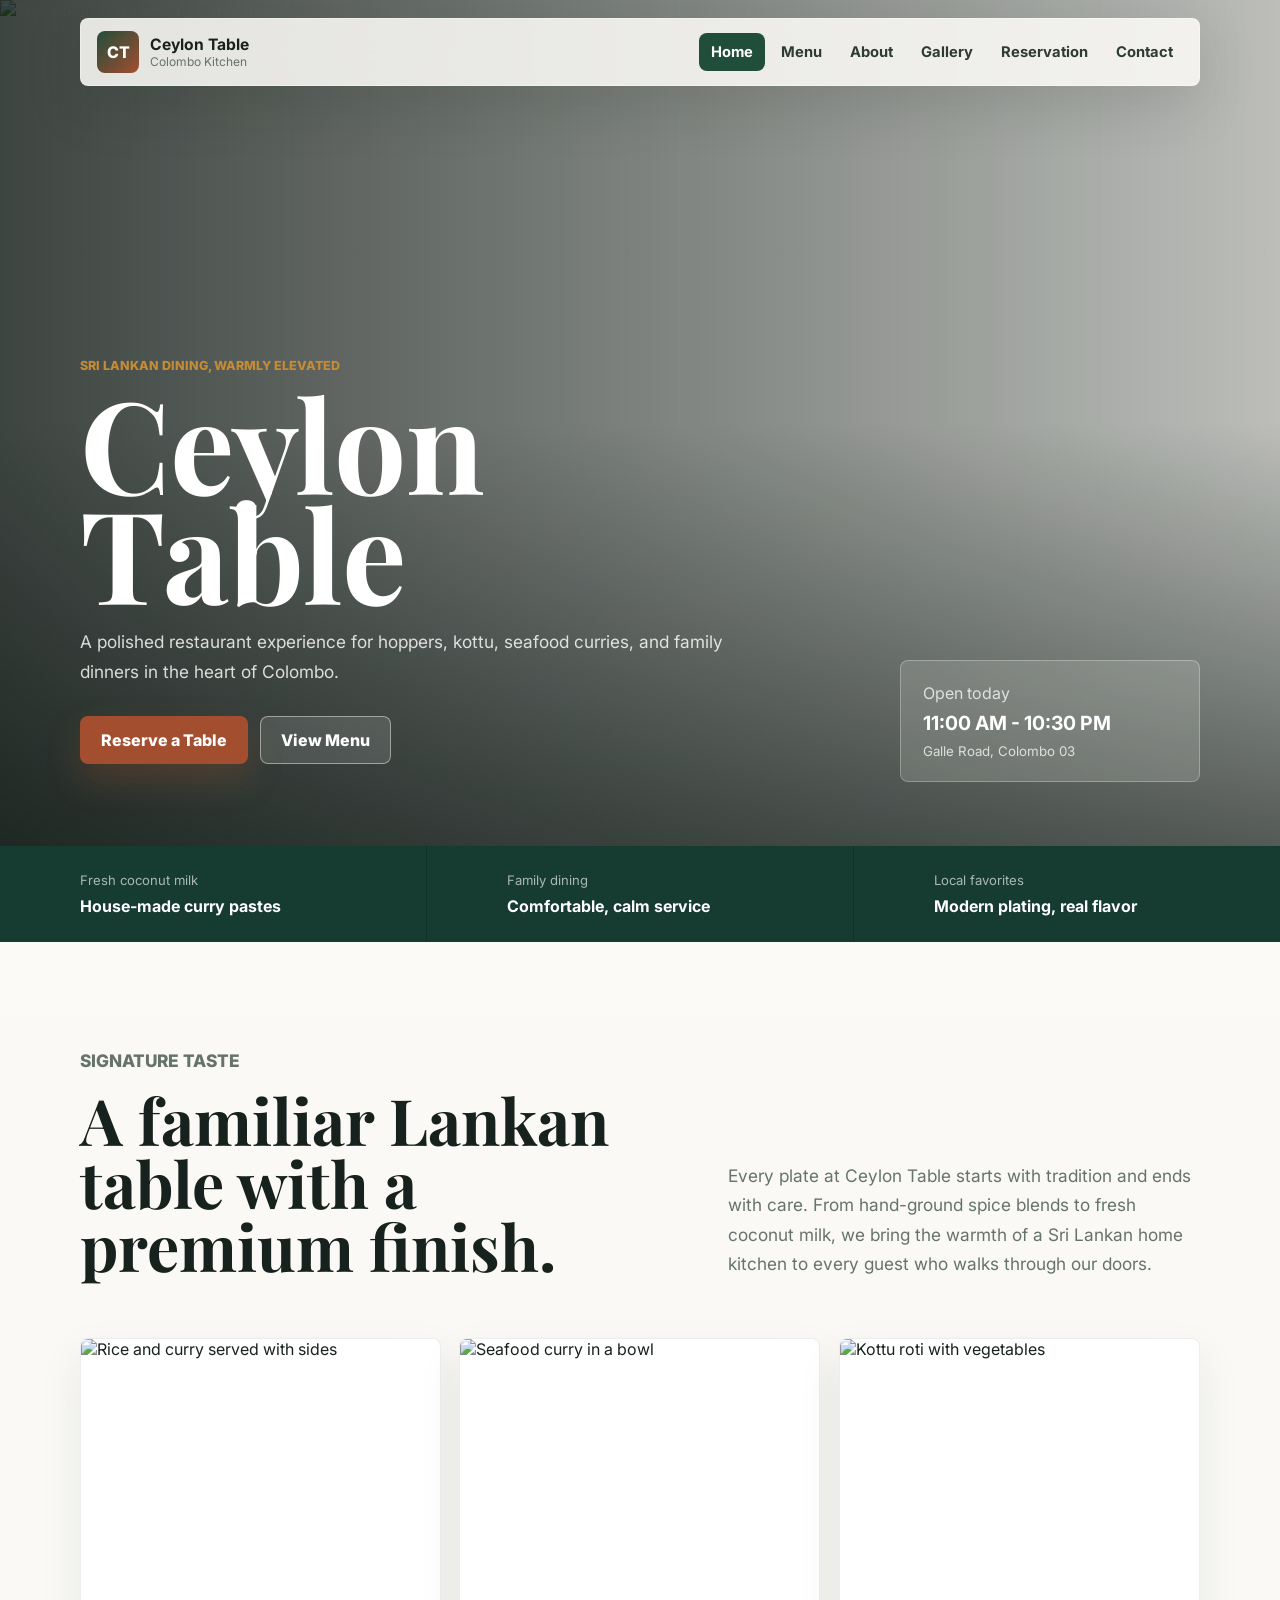
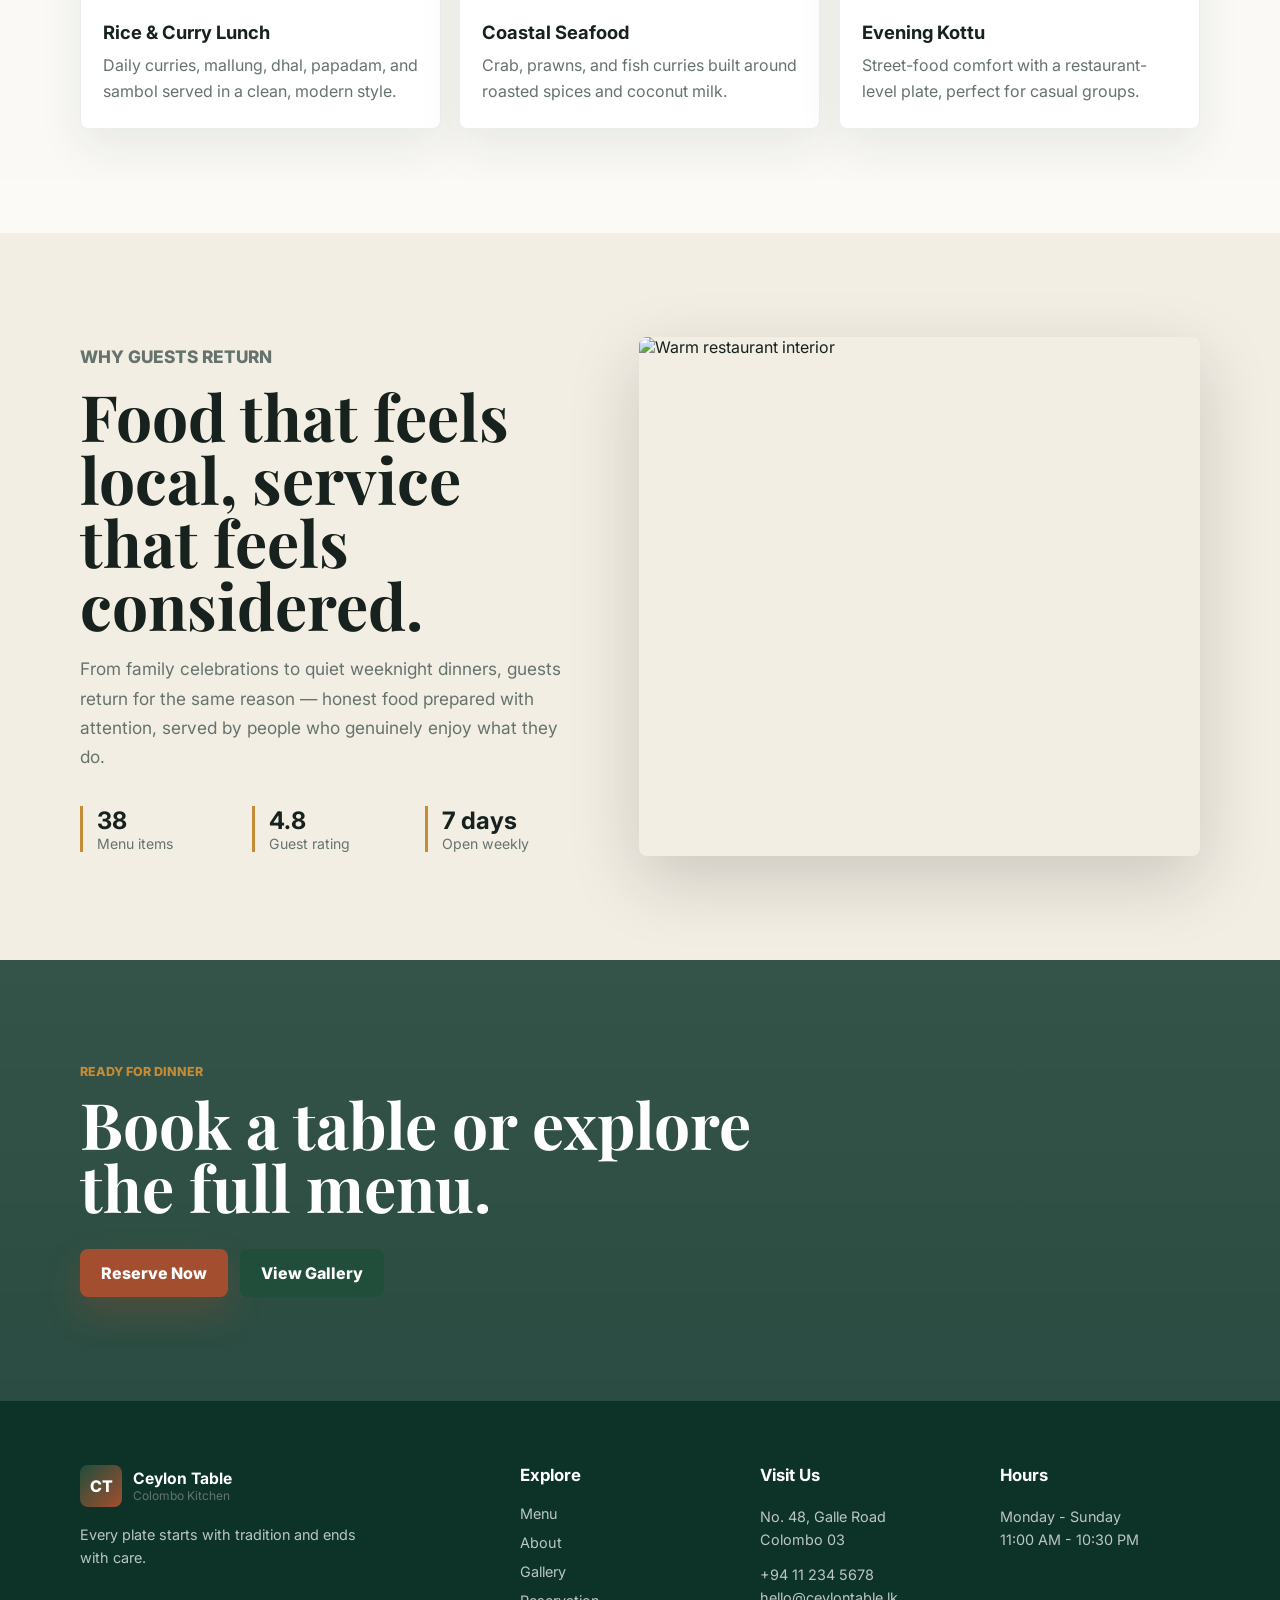
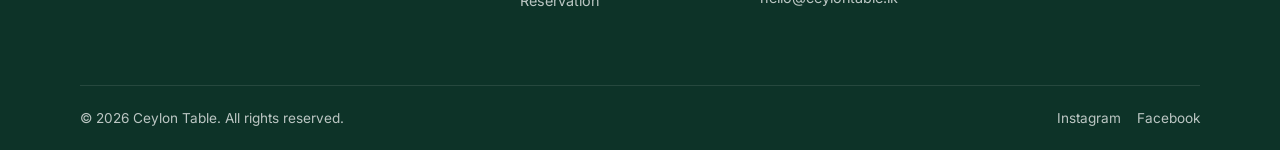
==== commit 7aeaf06a: "Enhance UI/UX: Add scroll reveals, button hovers, rich footer, category images, favicon, form valida" ====
--- a/index.html
+++ b/index.html
@@ -11,6 +11,7 @@
       href="https://fonts.googleapis.com/css2?family=Inter:wght@400;500;600;700;800&family=Playfair+Display:wght@600;700&display=swap"
       rel="stylesheet"
     />
+    <link rel="icon" href="data:image/svg+xml,<svg xmlns='http://www.w3.org/2000/svg' viewBox='0 0 100 100'><rect width='100' height='100' rx='20' fill='%23214d3b'/><text x='50%' y='50%' dominant-baseline='central' text-anchor='middle' font-size='50' fill='%23ffffff' font-family='sans-serif' font-weight='bold'>CT</text></svg>" />
     <link rel="stylesheet" href="styles.css" />
   </head>
   <body>
@@ -90,9 +91,9 @@
             <h2>A familiar Lankan table with a premium finish.</h2>
           </div>
           <p>
-            This homepage gives clients the immediate first impression: real food,
-            clear actions, and a brand that feels warm enough for families and
-            polished enough for business dinners.
+            Every plate at Ceylon Table starts with tradition and ends with care.
+            From hand-ground spice blends to fresh coconut milk, we bring the
+            warmth of a Sri Lankan home kitchen to every guest who walks through our doors.
           </p>
         </div>
         <div class="feature-grid">
@@ -119,9 +120,9 @@
           <p class="eyebrow">Why guests return</p>
           <h2>Food that feels local, service that feels considered.</h2>
           <p>
-            Ceylon Table is framed as a flexible demo brand. The same structure can
-            be customized for a family restaurant, hotel dining room, cafe, or
-            seafood spot without rebuilding the whole experience.
+            From family celebrations to quiet weeknight dinners, guests return
+            for the same reason — honest food prepared with attention, served
+            by people who genuinely enjoy what they do.
           </p>
           <div class="stats">
             <div><strong>38</strong><span>Menu items</span></div>
@@ -145,8 +146,43 @@
     </main>
 
     <footer class="site-footer">
-      <span>Ceylon Table</span>
-      <p>Premium Sri Lankan restaurant website demo.</p>
+      <div class="footer-grid">
+        <div class="footer-brand">
+          <a class="brand" href="index.html" aria-label="Ceylon Table home">
+            <span class="brand-mark">CT</span>
+            <span>
+              <strong>Ceylon Table</strong>
+              <small>Colombo Kitchen</small>
+            </span>
+          </a>
+          <p>Every plate starts with tradition and ends with care.</p>
+        </div>
+        <div class="footer-links">
+          <strong>Explore</strong>
+          <nav>
+            <a href="menu.html">Menu</a>
+            <a href="about.html">About</a>
+            <a href="gallery.html">Gallery</a>
+            <a href="reservation.html">Reservation</a>
+          </nav>
+        </div>
+        <div class="footer-contact">
+          <strong>Visit Us</strong>
+          <p>No. 48, Galle Road<br />Colombo 03</p>
+          <p>+94 11 234 5678<br />hello@ceylontable.lk</p>
+        </div>
+        <div class="footer-hours">
+          <strong>Hours</strong>
+          <p>Monday - Sunday<br />11:00 AM - 10:30 PM</p>
+        </div>
+      </div>
+      <div class="footer-bottom">
+        <p>&copy; 2026 Ceylon Table. All rights reserved.</p>
+        <div class="social-links">
+          <a href="#" aria-label="Instagram">Instagram</a>
+          <a href="#" aria-label="Facebook">Facebook</a>
+        </div>
+      </div>
     </footer>
 
     <script src="https://cdnjs.cloudflare.com/ajax/libs/three.js/0.149.0/three.min.js"></script>
--- a/styles.css
+++ b/styles.css
@@ -243,6 +243,12 @@
   border-radius: 8px;
   padding: 0 20px;
   font-weight: 800;
+  transition: transform 0.25s cubic-bezier(0.16, 1, 0.3, 1), background-color 0.25s ease, box-shadow 0.25s ease;
+  cursor: pointer;
+}
+
+.button:active {
+  transform: scale(0.96);
 }
 
 .button-primary {
@@ -251,15 +257,31 @@
   box-shadow: 0 16px 34px rgba(163, 78, 47, 0.28);
 }
 
+.button-primary:hover {
+  background: #b55634;
+  box-shadow: 0 20px 40px rgba(163, 78, 47, 0.35);
+  transform: translateY(-2px);
+}
+
 .button-light {
   border-color: rgba(255, 255, 255, 0.45);
   color: var(--white);
   background: rgba(255, 255, 255, 0.12);
 }
 
+.button-light:hover {
+  background: rgba(255, 255, 255, 0.2);
+  transform: translateY(-2px);
+}
+
 .button-dark {
   color: var(--white);
   background: var(--leaf);
+}
+
+.button-dark:hover {
+  background: var(--leaf-2);
+  transform: translateY(-2px);
 }
 
 .hero-panel {
@@ -442,6 +464,15 @@
   font-size: clamp(2rem, 4vw, 3.2rem);
 }
 
+.category-image {
+  margin-top: 24px;
+  border-radius: 8px;
+  box-shadow: 0 16px 36px rgba(23, 33, 29, 0.1);
+  aspect-ratio: 4 / 3;
+  object-fit: cover;
+  width: 100%;
+}
+
 .menu-list {
   display: grid;
   gap: 14px;
@@ -659,6 +690,63 @@
   grid-column: 1 / -1;
 }
 
+.toast {
+  position: fixed;
+  bottom: 32px;
+  left: 50%;
+  z-index: 100;
+  display: flex;
+  align-items: center;
+  gap: 16px;
+  width: min(460px, calc(100% - 40px));
+  padding: 20px 24px;
+  border: 1px solid rgba(33, 77, 59, 0.25);
+  border-radius: 12px;
+  background: rgba(251, 250, 246, 0.94);
+  box-shadow:
+    0 20px 60px rgba(19, 28, 24, 0.22),
+    0 0 0 1px rgba(255, 255, 255, 0.5) inset;
+  backdrop-filter: blur(20px);
+  transform: translateX(-50%) translateY(120%) scale(0.92);
+  opacity: 0;
+  pointer-events: none;
+  transition: transform 0.5s cubic-bezier(0.16, 1, 0.3, 1), opacity 0.4s ease;
+}
+
+.toast.is-visible {
+  transform: translateX(-50%) translateY(0) scale(1);
+  opacity: 1;
+  pointer-events: auto;
+}
+
+.toast-icon {
+  display: grid;
+  width: 42px;
+  height: 42px;
+  flex-shrink: 0;
+  place-items: center;
+  border-radius: 50%;
+  color: var(--white);
+  background: linear-gradient(135deg, var(--leaf), #2a7a56);
+  font-size: 1.15rem;
+  font-weight: 800;
+  box-shadow: 0 6px 18px rgba(33, 77, 59, 0.3);
+}
+
+.toast-body strong {
+  display: block;
+  margin-bottom: 2px;
+  color: var(--ink);
+  font-size: 0.95rem;
+}
+
+.toast-body p {
+  margin: 0;
+  color: var(--muted);
+  font-size: 0.85rem;
+  line-height: 1.5;
+}
+
 .reservation-page-section {
   background:
     linear-gradient(rgba(13, 51, 40, 0.9), rgba(13, 51, 40, 0.92)),
@@ -748,22 +836,99 @@
 }
 
 .site-footer {
+  padding: 64px max(24px, calc((100vw - 1120px) / 2)) 24px;
+  color: rgba(255, 255, 255, 0.72);
+  background: var(--leaf-2);
+}
+
+.footer-grid {
+  display: grid;
+  grid-template-columns: 2fr 1fr 1fr 1fr;
+  gap: 40px;
+  margin-bottom: 64px;
+}
+
+.footer-brand .brand {
+  margin-bottom: 16px;
+  color: var(--white);
+}
+
+.footer-brand p {
+  max-width: 280px;
+  margin: 0;
+  font-size: 0.9rem;
+  line-height: 1.6;
+}
+
+.footer-links strong,
+.footer-contact strong,
+.footer-hours strong {
+  display: block;
+  margin-bottom: 20px;
+  color: var(--white);
+  font-size: 1.05rem;
+  font-weight: 700;
+}
+
+.footer-links nav {
+  display: flex;
+  flex-direction: column;
+  gap: 12px;
+}
+
+.footer-links a {
+  font-size: 0.9rem;
+  transition: color 0.2s ease;
+}
+
+.footer-links a:hover {
+  color: var(--gold);
+}
+
+.footer-contact p,
+.footer-hours p {
+  margin: 0 0 12px;
+  font-size: 0.9rem;
+  line-height: 1.6;
+}
+
+.footer-bottom {
   display: flex;
   align-items: center;
   justify-content: space-between;
-  gap: 18px;
-  padding: 26px max(24px, calc((100vw - 1120px) / 2));
-  color: rgba(255, 255, 255, 0.72);
-  background: var(--leaf-2);
-}
-
-.site-footer span {
-  color: var(--white);
-  font-weight: 800;
-}
-
-.site-footer p {
+  padding-top: 24px;
+  border-top: 1px solid rgba(255, 255, 255, 0.1);
+  font-size: 0.85rem;
+}
+
+.footer-bottom p {
   margin: 0;
+}
+
+.social-links {
+  display: flex;
+  gap: 16px;
+}
+
+.social-links a {
+  transition: color 0.2s ease;
+}
+
+.social-links a:hover {
+  color: var(--gold);
+}
+
+/* Scroll Reveal Animations */
+.reveal {
+  opacity: 0;
+  transform: translateY(30px);
+  transition: opacity 0.8s cubic-bezier(0.16, 1, 0.3, 1), transform 0.8s cubic-bezier(0.16, 1, 0.3, 1);
+  will-change: opacity, transform;
+}
+
+.reveal.is-visible {
+  opacity: 1;
+  transform: translateY(0);
 }
 
 @media (max-width: 860px) {
@@ -852,6 +1017,10 @@
   .reservation-form {
     grid-template-columns: 1fr;
   }
+
+  .footer-grid {
+    grid-template-columns: 1fr 1fr;
+  }
 }
 
 @media (max-width: 560px) {
@@ -892,4 +1061,14 @@
   .contact-grid strong {
     text-align: left;
   }
-}
+
+  .footer-grid {
+    grid-template-columns: 1fr;
+  }
+
+  .footer-bottom {
+    flex-direction: column;
+    gap: 16px;
+    text-align: center;
+  }
+}
